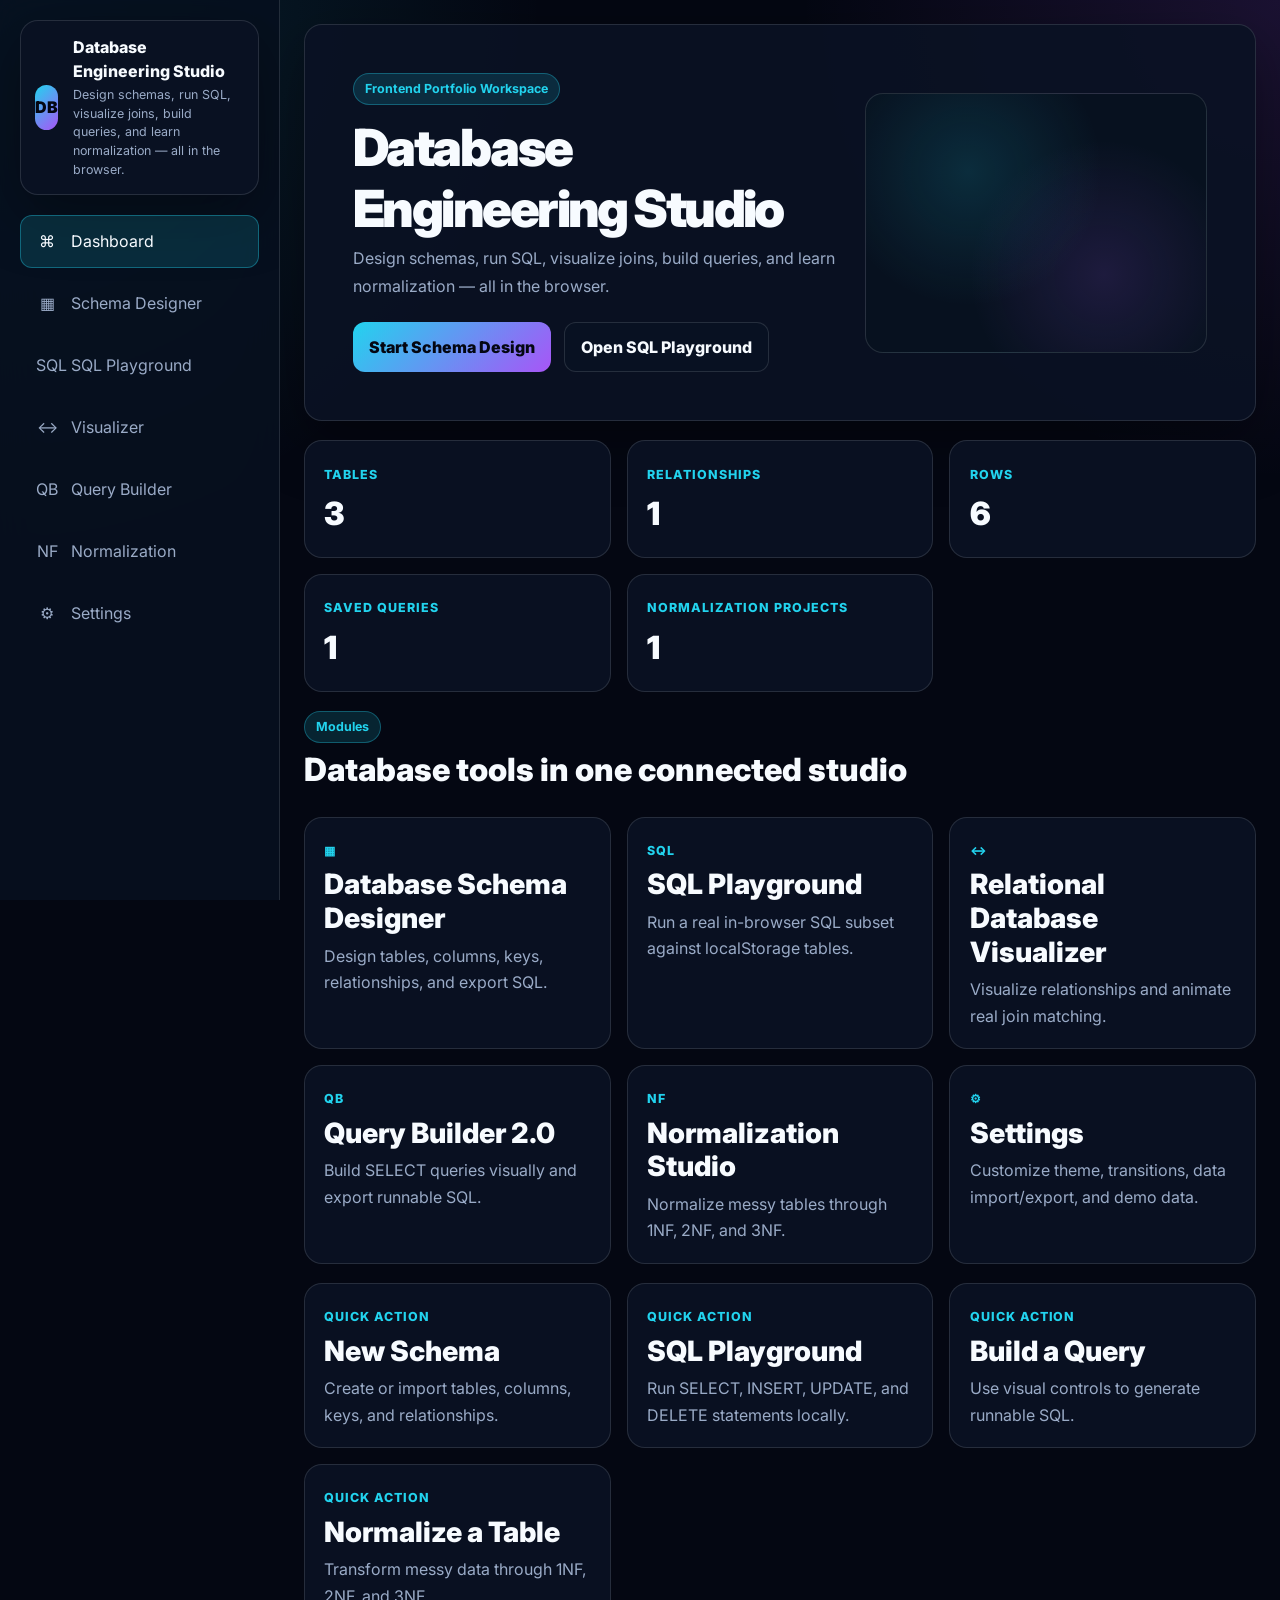
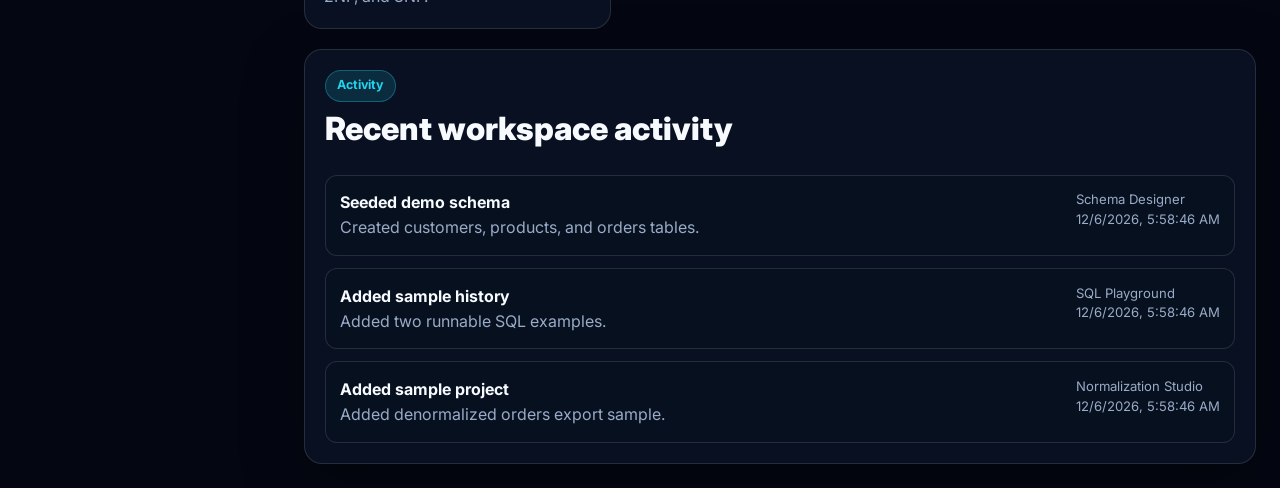
==== index.html @ 768567fe "Complete Database Engineering Studio" ====
<!DOCTYPE html>
<html lang="en">

<head>
    <meta charset="UTF-8" />
    <meta name="viewport" content="width=device-width, initial-scale=1.0" />
    <title>Database Engineering Studio</title>

    <link rel="preconnect" href="https://fonts.googleapis.com">
    <link rel="preconnect" href="https://fonts.gstatic.com" crossorigin>
    <link href="https://fonts.googleapis.com/css2?family=Inter:wght@400;600;700;800;900&display=swap" rel="stylesheet">

    <link href="https://cdn.jsdelivr.net/npm/bootstrap@5.3.3/dist/css/bootstrap.min.css" rel="stylesheet">
    <link rel="stylesheet" href="styles.css">
    <link rel="stylesheet" href="css/dashboard.css">
</head>

<body>
    <div id="app"></div>

    <script src="https://code.jquery.com/jquery-3.7.1.min.js"></script>
    <script src="https://cdn.jsdelivr.net/npm/bootstrap@5.3.3/dist/js/bootstrap.bundle.min.js"></script>
    <script src="js/shared.js"></script>
    <script src="js/dashboard.js"></script>
</body>

</html>
---- styles.css ----
:root {
  --bg: #040712;
  --bg-soft: #07111f;
  --card: rgba(10, 18, 36, 0.9);
  --text: #f7fbff;
  --muted: #9aabc7;
  --primary: #22d3ee;
  --secondary: #a855f7;
  --success: #4ade80;
  --warning: #facc15;
  --danger: #fb7185;
  --radius: 18px;
  --font-family: Inter, sans-serif;
  --shadow: 0 20px 60px rgba(0, 0, 0, 0.35);
  --border: color-mix(in srgb, var(--text) 12%, transparent);
  --primary-soft: color-mix(in srgb, var(--primary) 14%, transparent);
  --secondary-soft: color-mix(in srgb, var(--secondary) 14%, transparent);
  --danger-soft: color-mix(in srgb, var(--danger) 16%, transparent);
  --success-soft: color-mix(in srgb, var(--success) 14%, transparent);
  --warning-soft: color-mix(in srgb, var(--warning) 14%, transparent);
}

* {
  box-sizing: border-box;
}

html {
  scroll-behavior: smooth;
}

body {
  min-height: 100vh;
  margin: 0;
  background:
    radial-gradient(circle at top left, var(--primary-soft), transparent 34rem),
    radial-gradient(
      circle at top right,
      var(--secondary-soft),
      transparent 30rem
    ),
    var(--bg);
  color: var(--text);
  font-family: var(--font-family);
  overflow-x: hidden;
}

a {
  color: inherit;
  text-decoration: none;
}

button,
input,
select,
textarea {
  font: inherit;
}

button {
  border: 0;
}

.app-shell {
  min-height: 100vh;
  display: grid;
  grid-template-columns: 280px 1fr;
}

.sidebar {
  position: sticky;
  top: 0;
  height: 100vh;
  padding: 1.25rem;
  background: color-mix(in srgb, var(--bg-soft) 88%, transparent);
  border-right: 1px solid var(--border);
  backdrop-filter: blur(18px);
  z-index: 20;
  overflow-y: auto;
}

.sidebar-brand {
  display: flex;
  gap: 0.9rem;
  align-items: center;
  padding: 0.9rem;
  border: 1px solid var(--border);
  border-radius: var(--radius);
  background: var(--card);
  box-shadow: var(--shadow);
}

.brand-mark {
  width: 2.8rem;
  height: 2.8rem;
  display: grid;
  place-items: center;
  border-radius: calc(var(--radius) - 6px);
  background: linear-gradient(135deg, var(--primary), var(--secondary));
  color: var(--bg);
  font-weight: 900;
}

.brand-title {
  margin: 0;
  font-size: 1rem;
  font-weight: 800;
}

.brand-subtitle {
  margin: 0.15rem 0 0;
  color: var(--muted);
  font-size: 0.78rem;
}

.sidebar-nav {
  display: grid;
  gap: 0.55rem;
  margin-top: 1.25rem;
}

.nav-link {
  display: flex;
  align-items: center;
  gap: 0.75rem;
  padding: 0.85rem 0.95rem;
  border-radius: calc(var(--radius) - 6px);
  color: var(--muted);
  border: 1px solid transparent;
  transition: 180ms ease;
}

.nav-link:hover,
.nav-link.active {
  color: var(--text);
  background: var(--primary-soft);
  border-color: color-mix(in srgb, var(--primary) 36%, transparent);
}

.nav-icon {
  width: 1.4rem;
  text-align: center;
}

.main-content {
  min-width: 0;
  padding: 1.5rem;
}

.page-container {
  width: min(1480px, 100%);
  margin: 0 auto;
}

.page-header {
  display: flex;
  justify-content: space-between;
  gap: 1rem;
  align-items: flex-start;
  margin-bottom: 1.25rem;
}

.eyebrow {
  display: inline-flex;
  align-items: center;
  gap: 0.45rem;
  color: var(--primary);
  background: var(--primary-soft);
  border: 1px solid color-mix(in srgb, var(--primary) 32%, transparent);
  border-radius: 999px;
  padding: 0.35rem 0.7rem;
  font-size: 0.78rem;
  font-weight: 700;
}

.page-title {
  margin: 0.75rem 0 0.35rem;
  font-size: clamp(2rem, 4vw, 4rem);
  font-weight: 900;
  letter-spacing: -0.05em;
}

.page-description {
  max-width: 820px;
  margin: 0;
  color: var(--muted);
  line-height: 1.7;
}

.card-panel {
  background: var(--card);
  border: 1px solid var(--border);
  border-radius: var(--radius);
  box-shadow: var(--shadow);
}

.panel-padding {
  padding: 1.25rem;
}

.grid-auto {
  display: grid;
  grid-template-columns: repeat(auto-fit, minmax(min(260px, 100%), 1fr));
  gap: 1rem;
}

.stat-card,
.module-card,
.action-card {
  padding: 1.2rem;
  border-radius: var(--radius);
  background: var(--card);
  border: 1px solid var(--border);
  transition: 180ms ease;
}

.module-card:hover,
.action-card:hover,
.stat-card:hover {
  transform: translateY(-3px);
  border-color: color-mix(in srgb, var(--primary) 38%, transparent);
}

.card-kicker {
  color: var(--primary);
  font-size: 0.78rem;
  font-weight: 800;
  text-transform: uppercase;
  letter-spacing: 0.08em;
}

.card-title {
  margin: 0.45rem 0;
  font-weight: 850;
}

.card-text {
  color: var(--muted);
  line-height: 1.65;
}

.btn-app {
  display: inline-flex;
  align-items: center;
  justify-content: center;
  gap: 0.5rem;
  color: var(--bg);
  background: linear-gradient(135deg, var(--primary), var(--secondary));
  border-radius: calc(var(--radius) - 6px);
  padding: 0.78rem 1rem;
  font-weight: 850;
  transition: 180ms ease;
}

.btn-app:hover {
  transform: translateY(-2px);
  color: var(--bg);
  filter: brightness(1.08);
}

.btn-ghost {
  display: inline-flex;
  align-items: center;
  justify-content: center;
  gap: 0.5rem;
  color: var(--text);
  background: color-mix(in srgb, var(--card) 75%, transparent);
  border: 1px solid var(--border);
  border-radius: calc(var(--radius) - 6px);
  padding: 0.75rem 1rem;
  font-weight: 800;
  transition: 180ms ease;
}

.btn-ghost:hover {
  color: var(--text);
  border-color: color-mix(in srgb, var(--primary) 38%, transparent);
  background: var(--primary-soft);
}

.form-control,
.form-select {
  color: var(--text);
  background-color: color-mix(in srgb, var(--bg-soft) 86%, transparent);
  border: 1px solid var(--border);
  border-radius: calc(var(--radius) - 8px);
}

.form-control:focus,
.form-select:focus {
  color: var(--text);
  background-color: var(--bg-soft);
  border-color: var(--primary);
  box-shadow: 0 0 0 0.2rem var(--primary-soft);
}

.form-control::placeholder {
  color: color-mix(in srgb, var(--muted) 75%, transparent);
}

.form-label {
  color: var(--muted);
  font-weight: 800;
}

.table-wrap {
  max-width: 100%;
  overflow: auto;
  border: 1px solid var(--border);
  border-radius: var(--radius);
}

.app-table {
  width: 100%;
  margin: 0;
  color: var(--text);
  border-collapse: separate;
  border-spacing: 0;
}

.app-table th,
.app-table td {
  padding: 0.85rem;
  border-bottom: 1px solid var(--border);
  white-space: nowrap;
}

.app-table th {
  position: sticky;
  top: 0;
  z-index: 3;
  background: var(--bg-soft);
  color: var(--muted);
  font-size: 0.78rem;
  text-transform: uppercase;
  letter-spacing: 0.06em;
}

.app-table tr:last-child td {
  border-bottom: 0;
}

.badge-soft {
  display: inline-flex;
  align-items: center;
  gap: 0.35rem;
  padding: 0.35rem 0.6rem;
  border-radius: 999px;
  color: var(--text);
  background: var(--primary-soft);
  border: 1px solid color-mix(in srgb, var(--primary) 30%, transparent);
  font-weight: 800;
  font-size: 0.78rem;
}

.status-message {
  position: fixed;
  right: 1rem;
  bottom: 1rem;
  max-width: min(420px, calc(100vw - 2rem));
  z-index: 80;
  padding: 0.9rem 1rem;
  border-radius: calc(var(--radius) - 6px);
  background: var(--card);
  color: var(--text);
  border: 1px solid var(--border);
  box-shadow: var(--shadow);
}

.status-success {
  border-color: color-mix(in srgb, var(--success) 42%, transparent);
}

.status-warning {
  border-color: color-mix(in srgb, var(--warning) 42%, transparent);
}

.status-danger {
  border-color: color-mix(in srgb, var(--danger) 42%, transparent);
}

.empty-state {
  padding: 2rem;
  text-align: center;
  color: var(--muted);
  border: 1px dashed var(--border);
  border-radius: var(--radius);
  background: color-mix(in srgb, var(--card) 70%, transparent);
}

.code-box,
.sql-editor,
.sql-output {
  width: 100%;
  min-height: 180px;
  color: var(--text);
  background: color-mix(in srgb, var(--bg) 82%, var(--bg-soft));
  border: 1px solid var(--border);
  border-radius: var(--radius);
  padding: 1rem;
  font-family: ui-monospace, SFMono-Regular, Menlo, Consolas, monospace;
  line-height: 1.65;
}

.sql-output {
  min-height: 120px;
  overflow: auto;
}

.transition-overlay {
  position: fixed;
  inset: 0;
  display: grid;
  place-items: center;
  background: var(--bg);
  color: var(--text);
  opacity: 1;
  visibility: visible;
  z-index: 9999;
  transition:
    opacity 240ms ease,
    visibility 240ms ease;
}

.transition-overlay.hidden {
  opacity: 0;
  visibility: hidden;
  pointer-events: none;
}

.loader-card {
  display: none;
  text-align: center;
  padding: 1.5rem;
  border-radius: var(--radius);
  background: var(--card);
  border: 1px solid var(--border);
}

.transition-overlay.show-loader .loader-card {
  display: block;
}

.loader-ring {
  width: 3rem;
  height: 3rem;
  margin: 0 auto 1rem;
  border-radius: 50%;
  border: 0.25rem solid var(--primary-soft);
  border-top-color: var(--primary);
  animation: loaderSpin 800ms linear infinite;
}

.loader-text {
  margin: 0;
  color: var(--muted);
  font-weight: 800;
}

@keyframes loaderSpin {
  to {
    transform: rotate(360deg);
  }
}

.er-canvas,
.visual-canvas {
  position: relative;
  min-height: 520px;
  overflow: auto;
  border-radius: var(--radius);
  border: 1px solid var(--border);
  background:
    linear-gradient(var(--border) 1px, transparent 1px),
    linear-gradient(90deg, var(--border) 1px, transparent 1px),
    color-mix(in srgb, var(--bg-soft) 85%, transparent);
  background-size: 42px 42px;
}

.table-node {
  position: absolute;
  min-width: 250px;
  border-radius: var(--radius);
  background: var(--card);
  border: 1px solid var(--border);
  box-shadow: var(--shadow);
  overflow: hidden;
}

.table-node-header {
  display: flex;
  justify-content: space-between;
  gap: 0.75rem;
  align-items: center;
  padding: 0.75rem 0.9rem;
  background: var(--primary-soft);
  border-bottom: 1px solid var(--border);
  cursor: grab;
}

.table-node-title {
  margin: 0;
  font-size: 0.95rem;
  font-weight: 900;
}

.column-row {
  display: flex;
  justify-content: space-between;
  gap: 0.75rem;
  padding: 0.55rem 0.9rem;
  border-bottom: 1px solid var(--border);
  color: var(--muted);
}

.column-row:last-child {
  border-bottom: 0;
}

.relationship-svg {
  position: absolute;
  inset: 0;
  width: 100%;
  height: 100%;
  pointer-events: none;
}

.relationship-line {
  stroke: var(--primary);
  stroke-width: 2;
  fill: none;
  marker-end: url(#arrowHead);
}

.timeline {
  display: grid;
  gap: 1rem;
}

.timeline-step {
  padding: 1rem;
  border-radius: var(--radius);
  border: 1px solid var(--border);
  background: var(--card);
}

.highlight-current {
  outline: 2px solid var(--primary);
  background: var(--primary-soft);
}

.highlight-match {
  outline: 2px solid var(--success);
  background: var(--success-soft);
}

.highlight-unmatched {
  outline: 2px solid var(--danger);
  background: var(--danger-soft);
}

@media (max-width: 992px) {
  .app-shell {
    grid-template-columns: 1fr;
  }

  .sidebar {
    position: relative;
    height: auto;
  }

  .sidebar-nav {
    grid-template-columns: repeat(auto-fit, minmax(190px, 1fr));
  }

  .main-content {
    padding: 1rem;
  }

  .page-header {
    flex-direction: column;
  }
}

@media (max-width: 576px) {
  .sidebar,
  .main-content {
    padding: 0.85rem;
  }

  .sidebar-brand {
    align-items: flex-start;
  }

  .grid-auto {
    grid-template-columns: 1fr;
  }

  .btn-app,
  .btn-ghost {
    width: 100%;
  }
}
---- css/dashboard.css ----
.hero-panel {
  padding: clamp(1.5rem, 4vw, 3rem);
  overflow: hidden;
}

.hero-actions {
  display: flex;
  flex-wrap: wrap;
  gap: 0.8rem;
  margin-top: 1.4rem;
}

.hero-glow {
  min-height: 260px;
  border-radius: var(--radius);
  background:
    radial-gradient(circle at 30% 30%, var(--primary-soft), transparent 45%),
    radial-gradient(circle at 70% 70%, var(--secondary-soft), transparent 45%),
    var(--bg-soft);
  border: 1px solid var(--border);
}

.dashboard-section {
  margin-top: 1.2rem;
}

.stat-number {
  margin: 0.35rem 0 0;
  font-size: 2rem;
  font-weight: 950;
  color: var(--text);
}

.activity-list {
  display: grid;
  gap: 0.75rem;
}

.activity-item {
  display: flex;
  justify-content: space-between;
  gap: 1rem;
  padding: 0.9rem;
  border-radius: calc(var(--radius) - 6px);
  background: color-mix(in srgb, var(--bg-soft) 72%, transparent);
  border: 1px solid var(--border);
}

.activity-meta {
  color: var(--muted);
  font-size: 0.82rem;
}
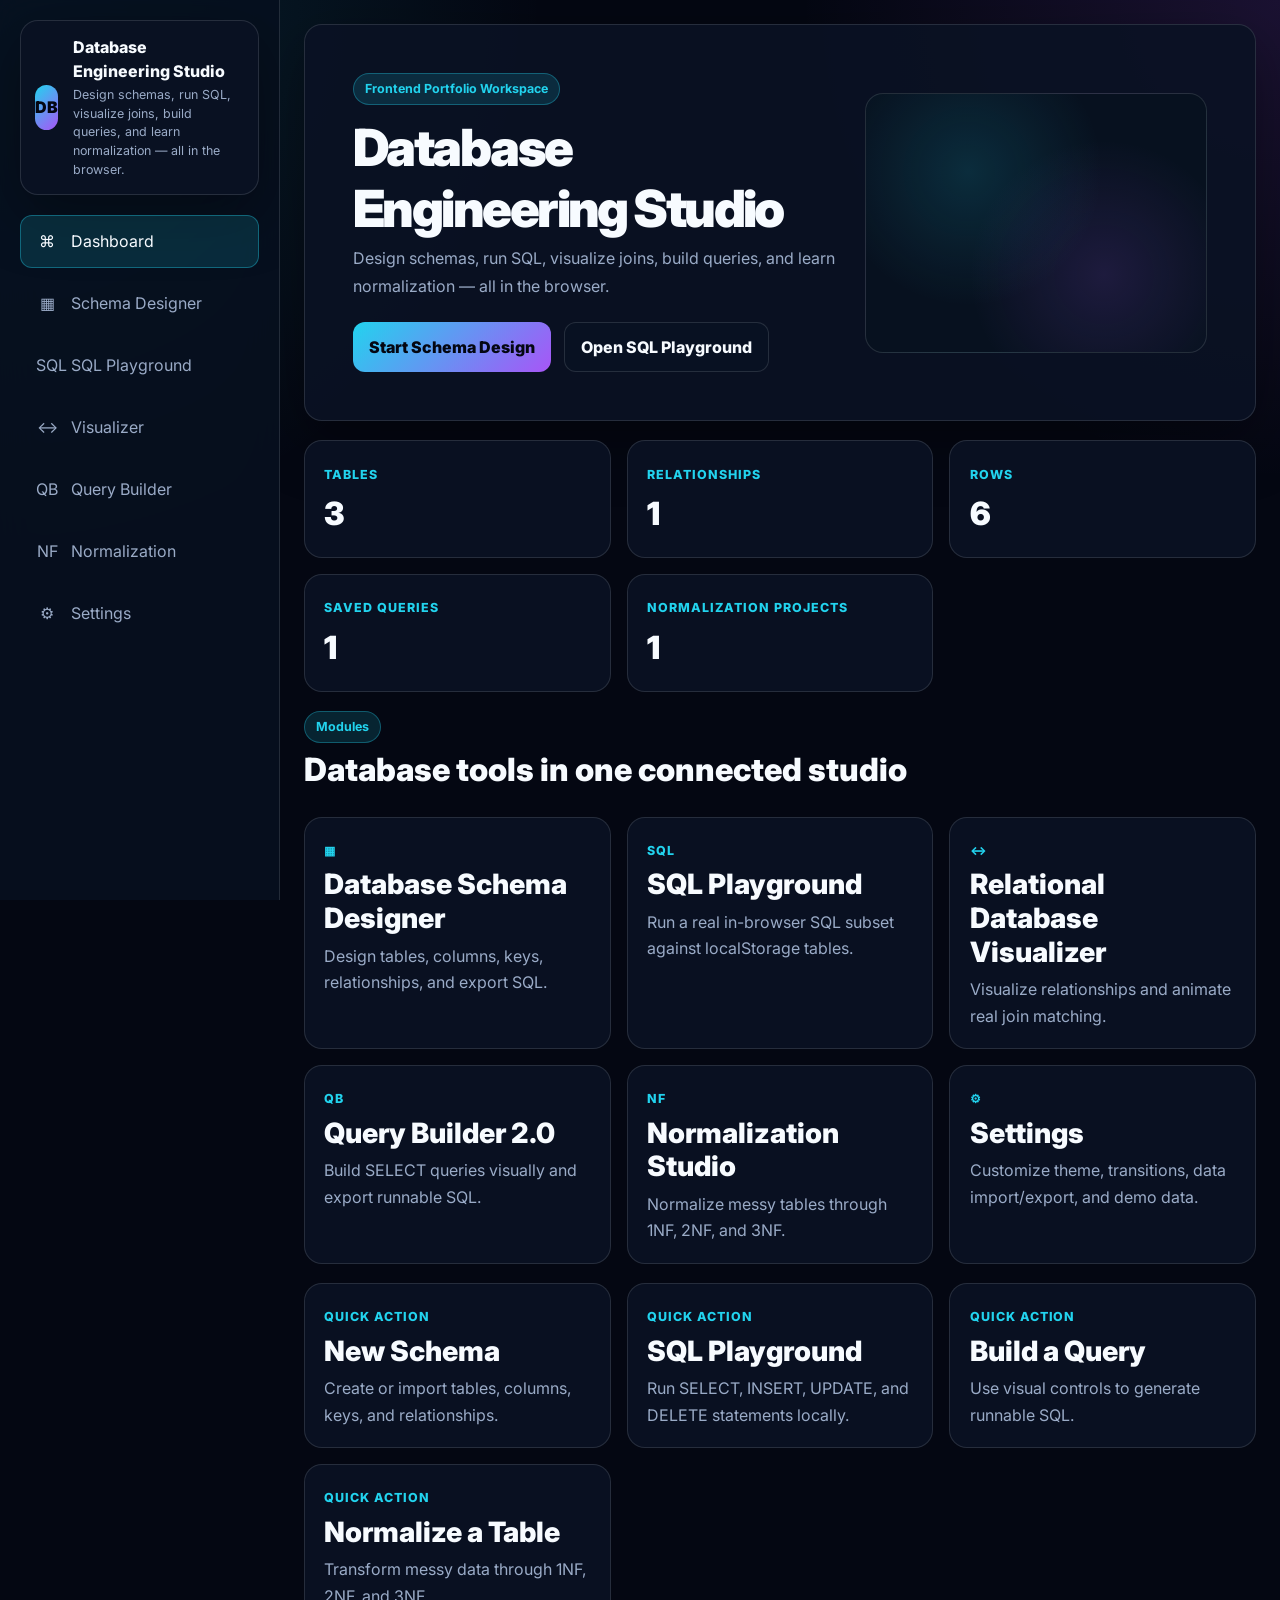
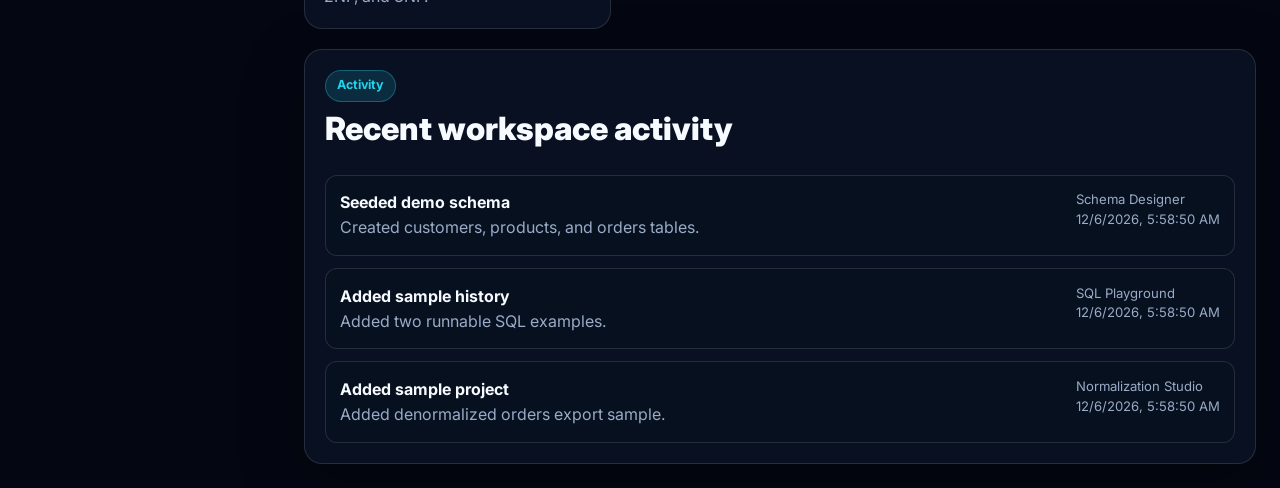
==== commit 2f847eea: "Add SEO metadata, robots.txt, and sitemap.xml Add unique page titles, meta descriptions, canonical l" ====
--- a/index.html
+++ b/index.html
@@ -4,7 +4,18 @@
 <head>
     <meta charset="UTF-8" />
     <meta name="viewport" content="width=device-width, initial-scale=1.0" />
-    <title>Database Engineering Studio</title>
+    <title>Database Engineering Studio — Visual Schema Designer, SQL Playground & ER Diagram Tool</title>
+    <meta name="description" content="A browser-based database engineering toolkit featuring a visual schema designer, SQL playground, ER diagram visualizer, query builder, normalization studio, and dynamic workspace powered entirely by HTML, CSS, JavaScript, Bootstrap, jQuery, and localStorage." />
+    <link rel="canonical" href="https://fazal305.github.io/database-engineering-studio/" />
+
+    <meta property="og:type" content="website" />
+    <meta property="og:url" content="https://fazal305.github.io/database-engineering-studio/" />
+    <meta property="og:title" content="Database Engineering Studio — Visual Schema Designer, SQL Playground & ER Diagram Tool" />
+    <meta property="og:description" content="A browser-based database engineering toolkit featuring a visual schema designer, SQL playground, ER diagram visualizer, query builder, normalization studio, and dynamic workspace powered entirely by HTML, CSS, JavaScript, Bootstrap, jQuery, and localStorage." />
+
+    <meta name="twitter:card" content="summary_large_image" />
+    <meta name="twitter:title" content="Database Engineering Studio — Visual Schema Designer, SQL Playground & ER Diagram Tool" />
+    <meta name="twitter:description" content="A browser-based database engineering toolkit featuring a visual schema designer, SQL playground, ER diagram visualizer, query builder, normalization studio, and dynamic workspace powered entirely by HTML, CSS, JavaScript, Bootstrap, jQuery, and localStorage." />
 
     <link rel="preconnect" href="https://fonts.googleapis.com">
     <link rel="preconnect" href="https://fonts.gstatic.com" crossorigin>
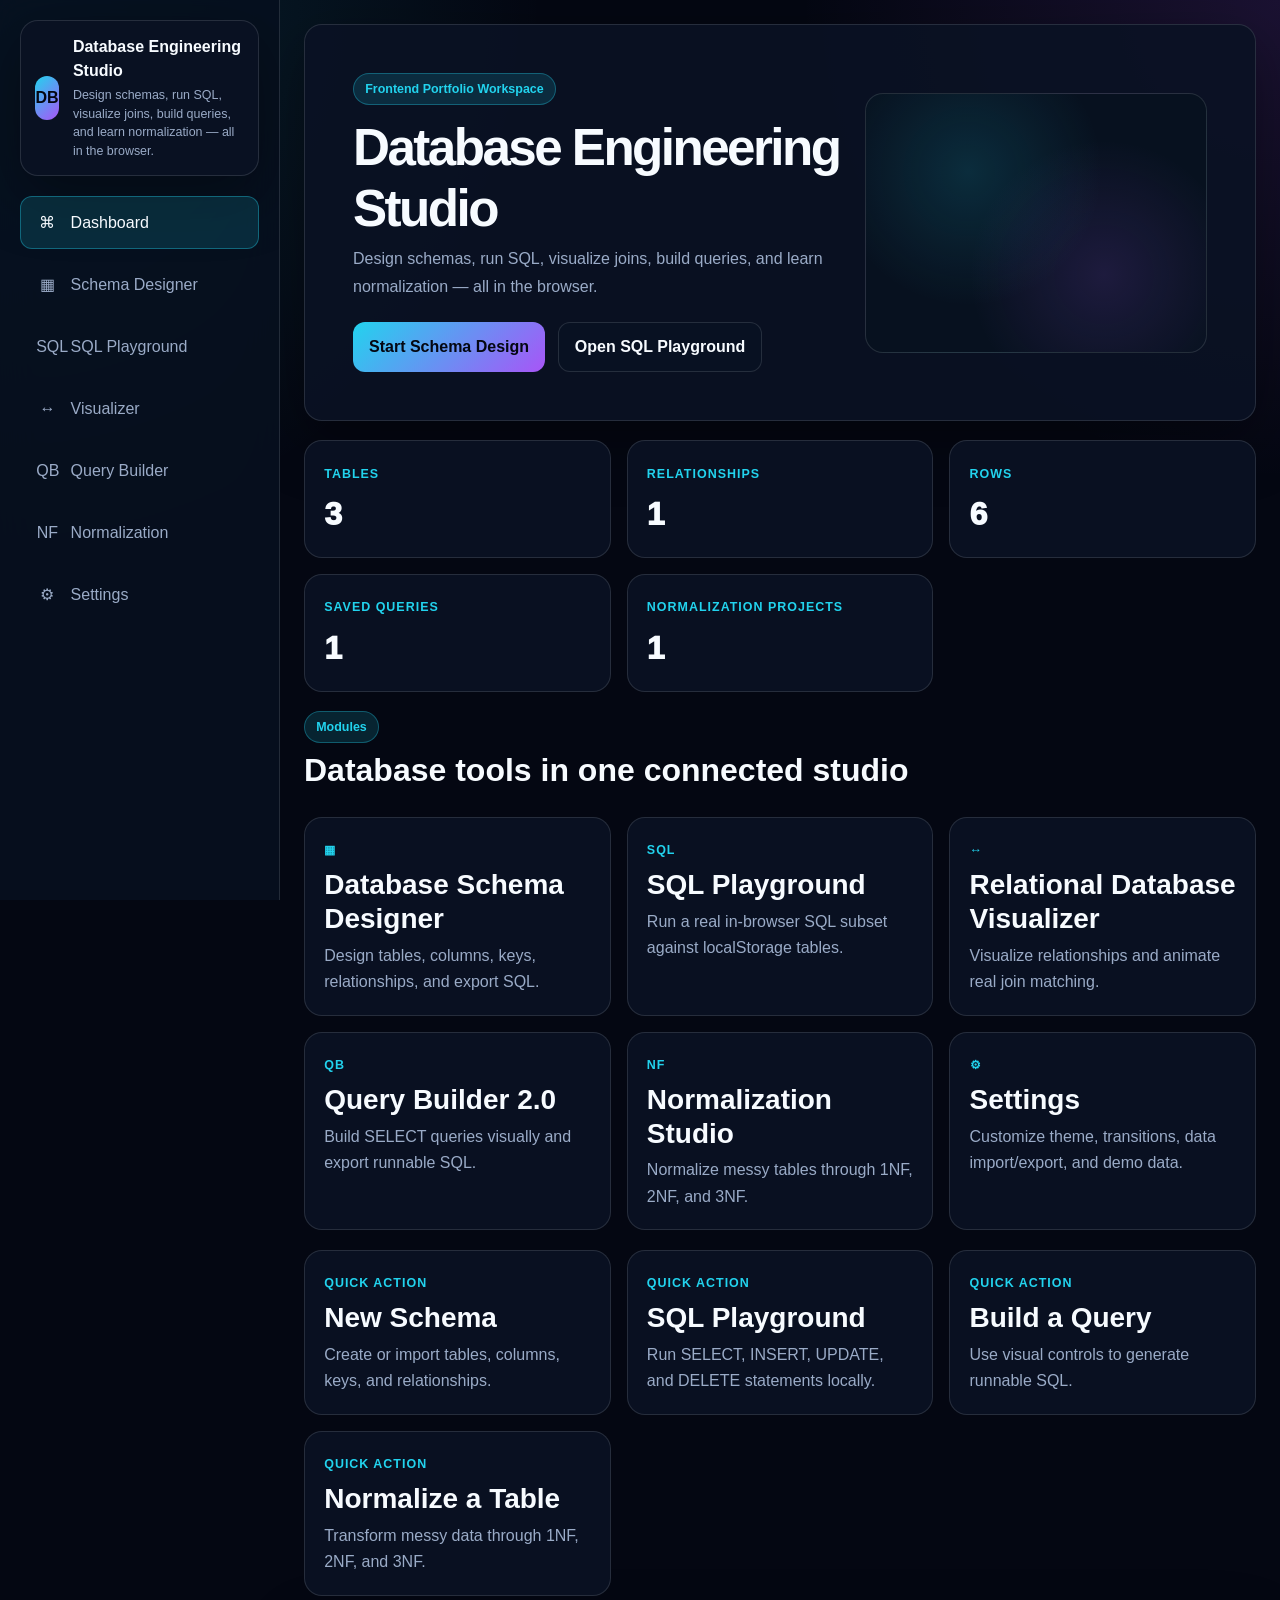
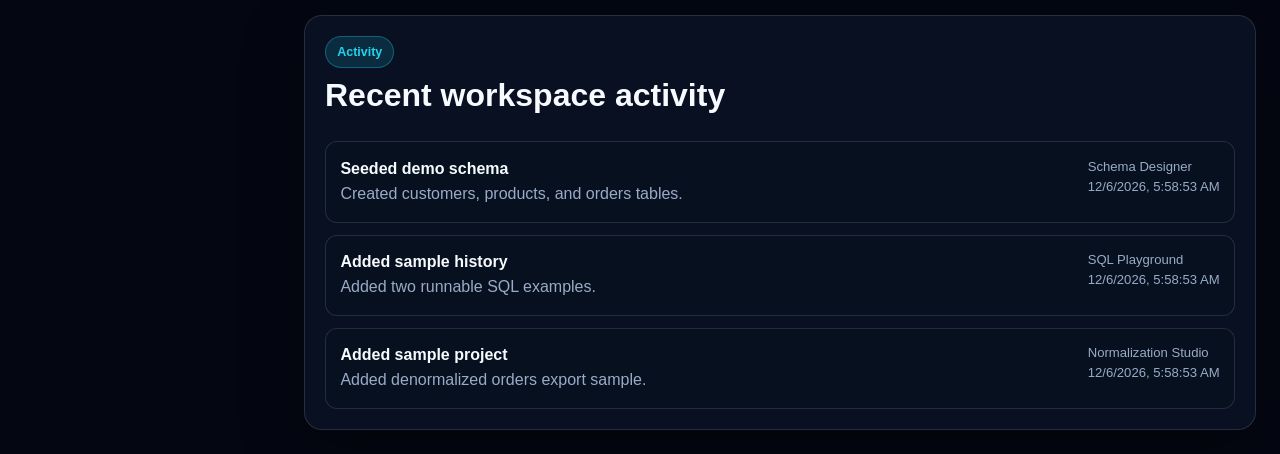
==== commit df3335b3: "Replace generic default font with something more distinctive Inter is the typeface everyone reaches " ====
--- a/index.html
+++ b/index.html
@@ -19,7 +19,7 @@
 
     <link rel="preconnect" href="https://fonts.googleapis.com">
     <link rel="preconnect" href="https://fonts.gstatic.com" crossorigin>
-    <link href="https://fonts.googleapis.com/css2?family=Inter:wght@400;600;700;800;900&display=swap" rel="stylesheet">
+    <link href="https://fonts.googleapis.com/css2?family=Albert+Sans:wght@400;600;700;800;900&display=swap" rel="stylesheet">
 
     <link href="https://cdn.jsdelivr.net/npm/bootstrap@5.3.3/dist/css/bootstrap.min.css" rel="stylesheet">
     <link rel="stylesheet" href="styles.css">
--- a/styles.css
+++ b/styles.css
@@ -10,7 +10,7 @@
   --warning: #facc15;
   --danger: #fb7185;
   --radius: 18px;
-  --font-family: Inter, sans-serif;
+  --font-family: "Albert Sans", sans-serif;
   --shadow: 0 20px 60px rgba(0, 0, 0, 0.35);
   --border: color-mix(in srgb, var(--text) 12%, transparent);
   --primary-soft: color-mix(in srgb, var(--primary) 14%, transparent);
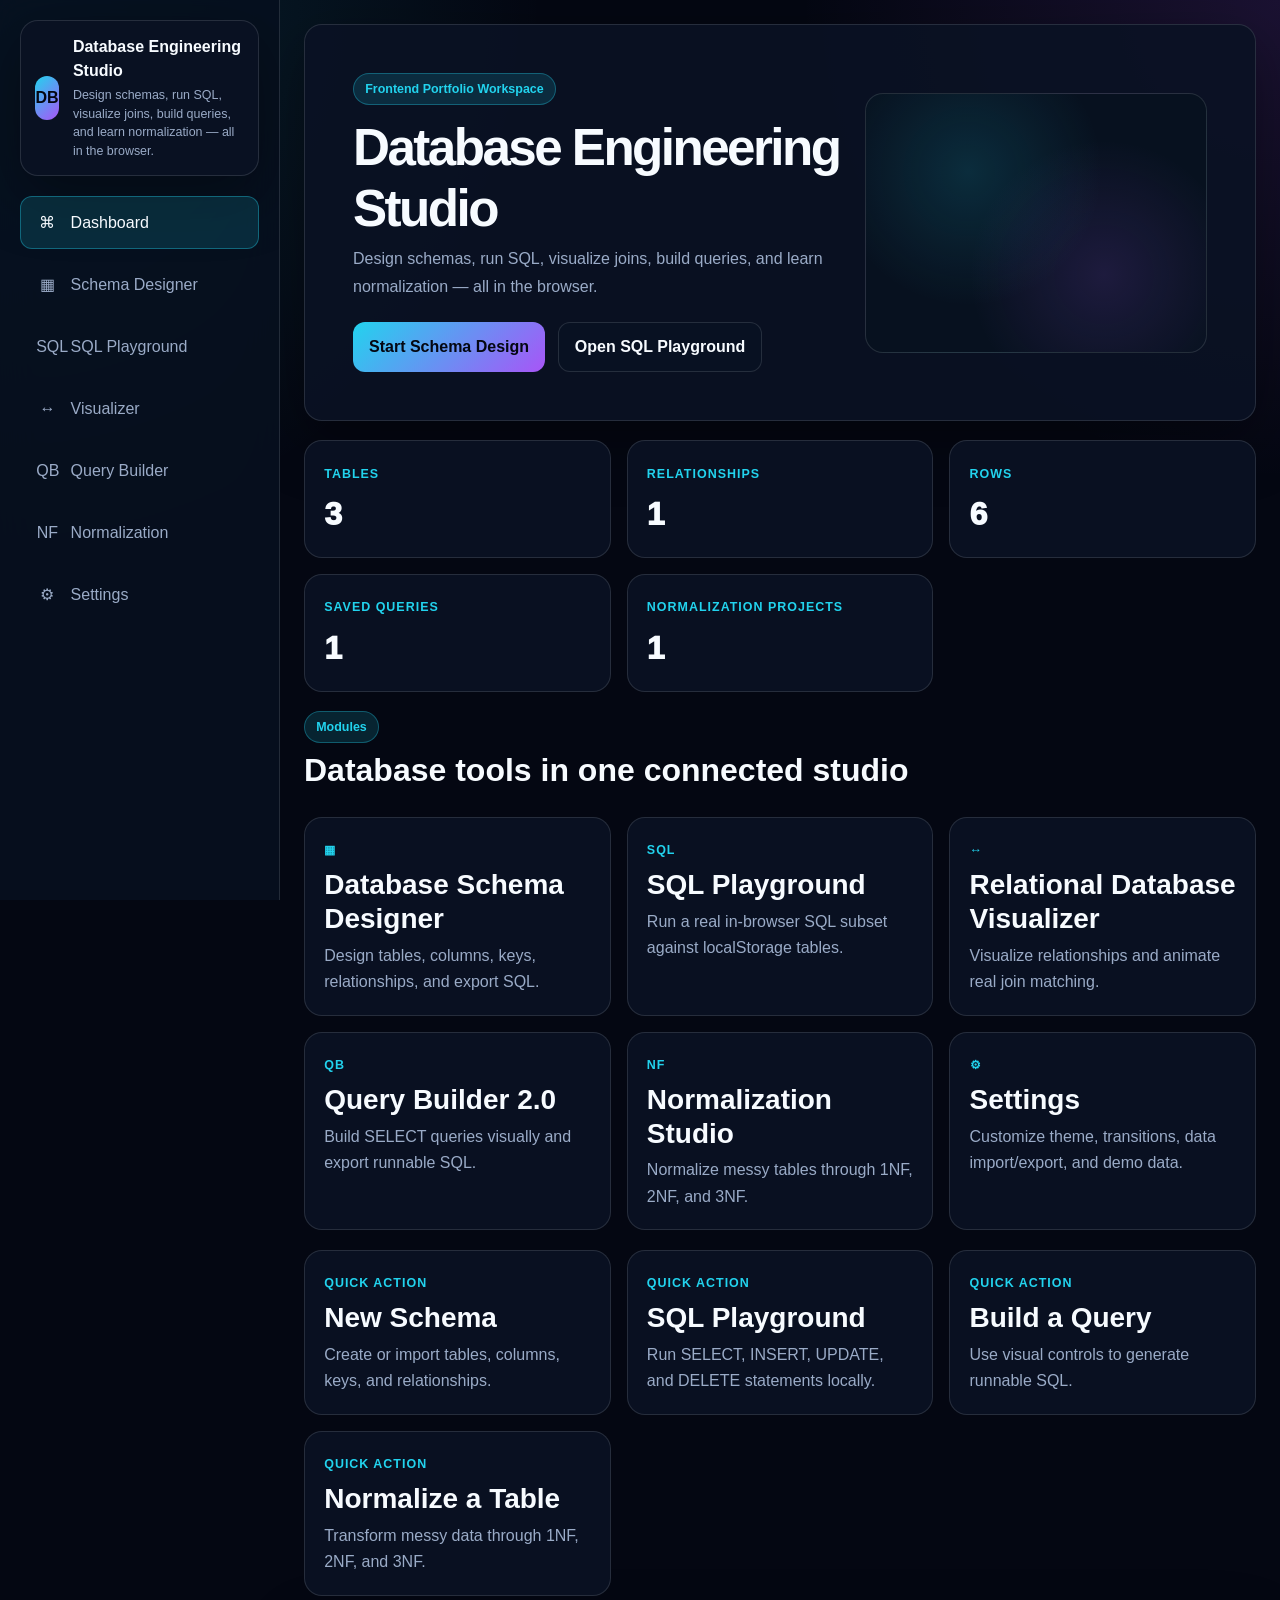
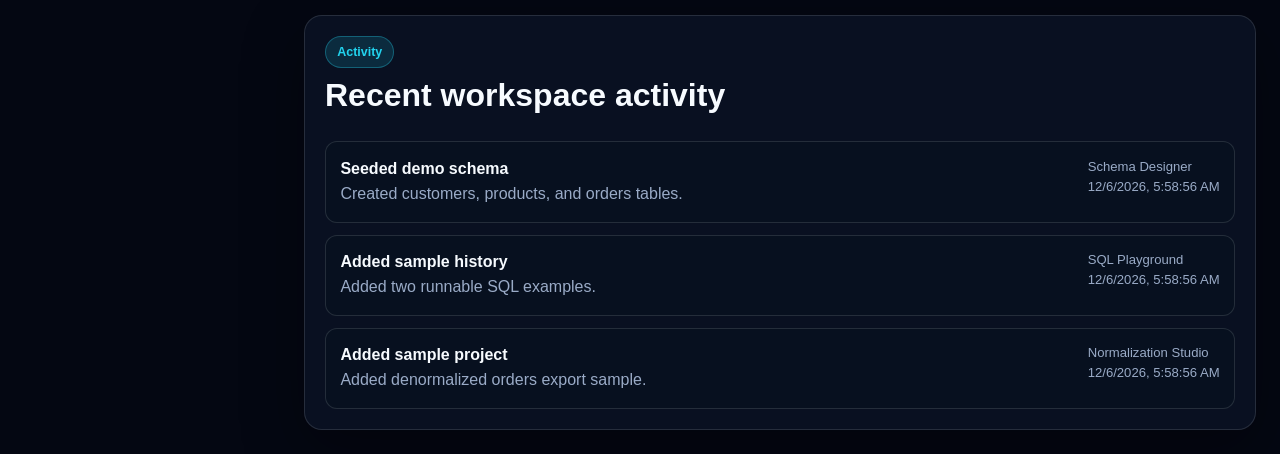
==== commit a1cf5e49: "Add favicon Uses the page's own accent color against a dark ground, with initials derived from the p" ====
--- a/index.html
+++ b/index.html
@@ -5,6 +5,7 @@
     <meta charset="UTF-8" />
     <meta name="viewport" content="width=device-width, initial-scale=1.0" />
     <title>Database Engineering Studio — Visual Schema Designer, SQL Playground & ER Diagram Tool</title>
+    <link rel="icon" type="image/svg+xml" href="assets/favicon.svg" />
     <meta name="description" content="A browser-based database engineering toolkit featuring a visual schema designer, SQL playground, ER diagram visualizer, query builder, normalization studio, and dynamic workspace powered entirely by HTML, CSS, JavaScript, Bootstrap, jQuery, and localStorage." />
     <link rel="canonical" href="https://fazal305.github.io/database-engineering-studio/" />
 
